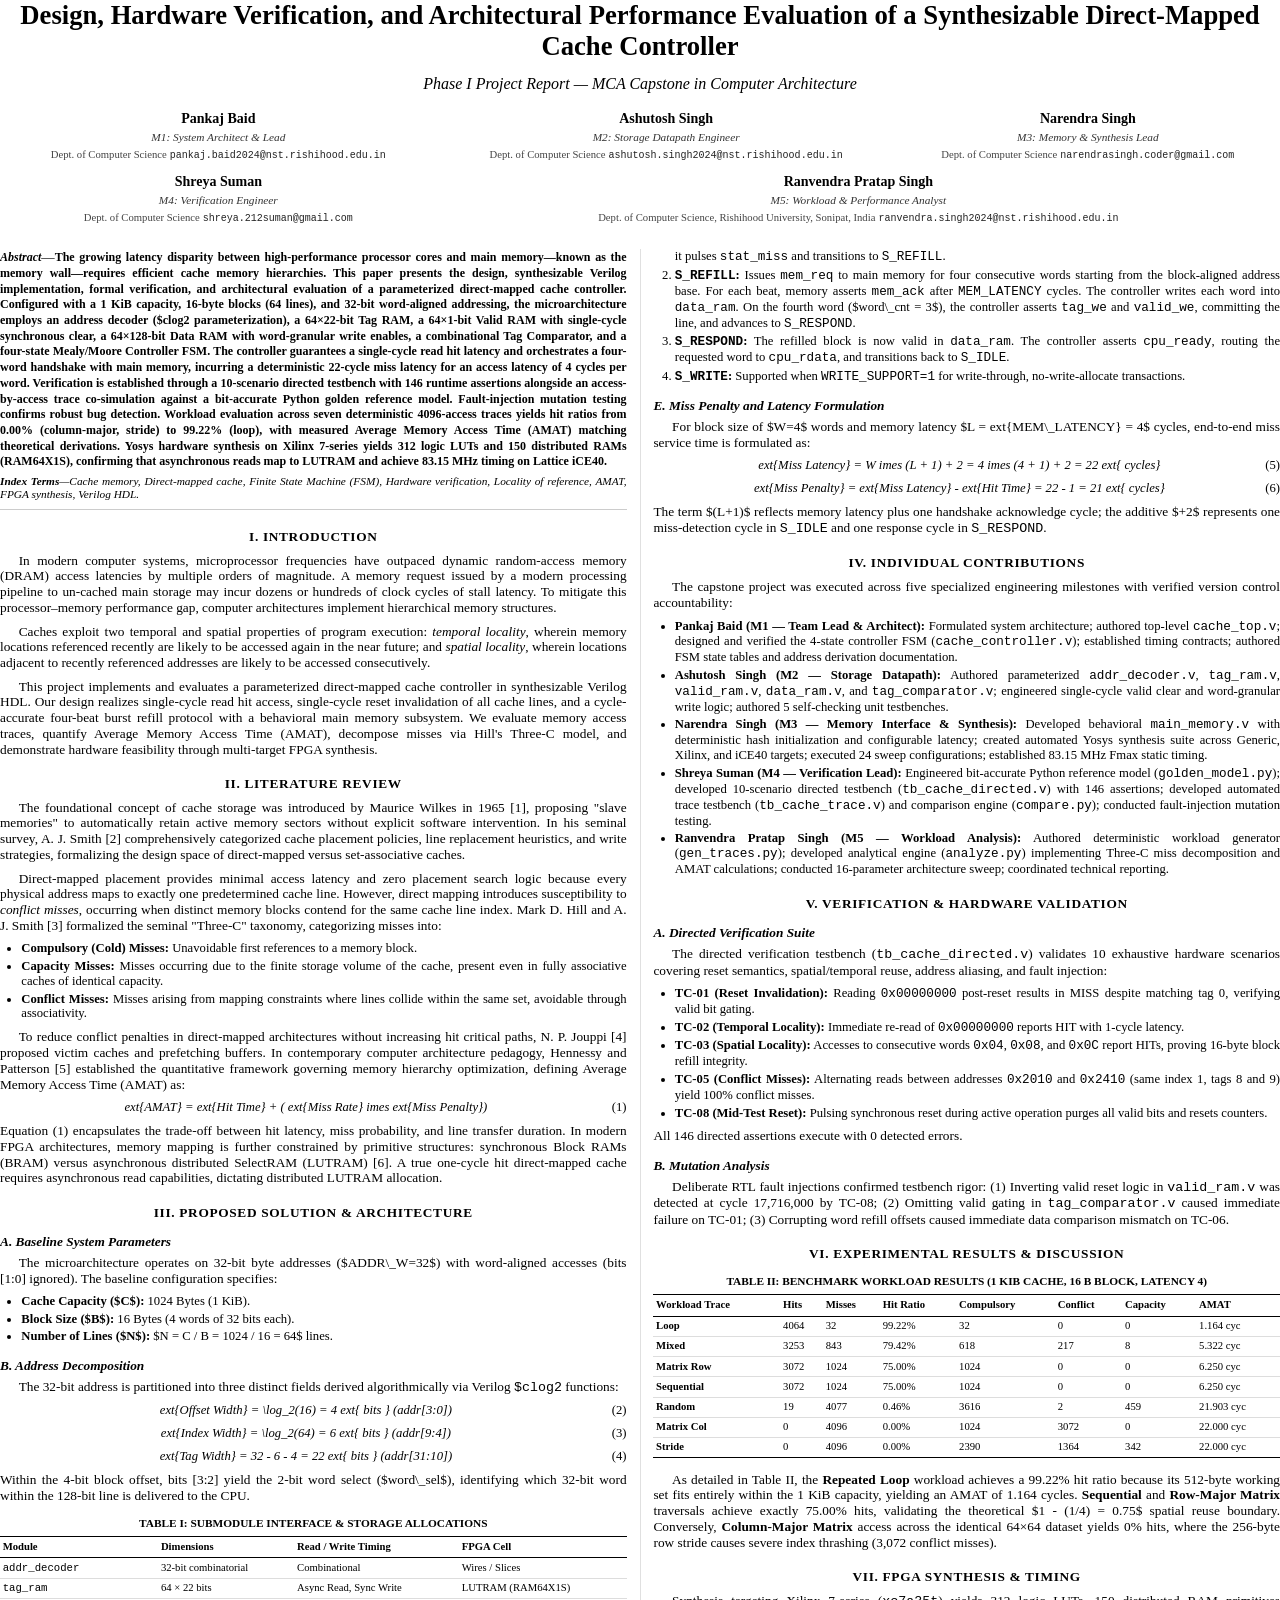
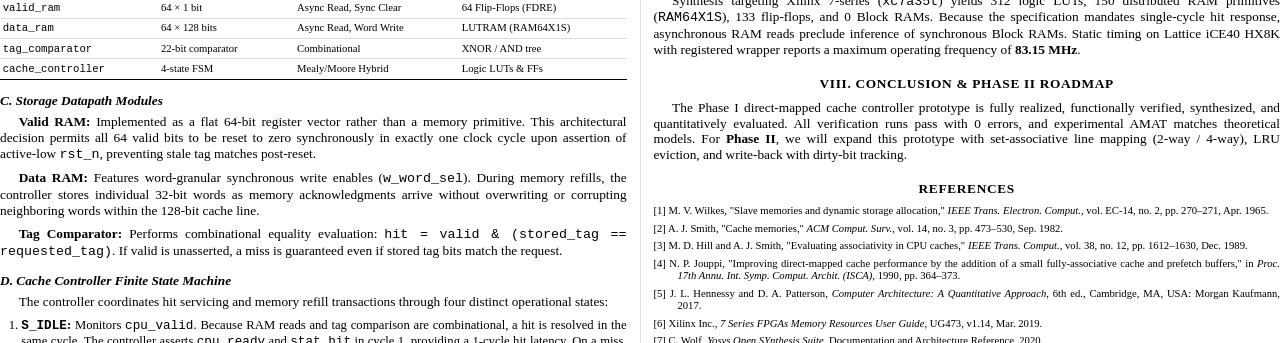
==== report/ieee_project_report.html @ 3c7aa00f "report: add IEEE 2-column project report, video recording script, and team attribution" ====
<!DOCTYPE html>
<html lang="en">
<head>
<meta charset="UTF-8">
<title>Direct-Mapped Cache Controller: Design, Verification, and Performance Evaluation</title>
<style>
  @page {
    size: letter;
    margin: 0.7in 0.65in 0.75in 0.65in;
  }
  body {
    font-family: 'Times New Roman', Times, serif;
    font-size: 10pt;
    line-height: 1.18;
    color: #000000;
    margin: 0;
    padding: 0;
    text-align: justify;
    text-justify: inter-word;
  }
  .title-area {
    text-align: center;
    margin-bottom: 18pt;
  }
  h1.paper-title {
    font-size: 20pt;
    font-weight: bold;
    margin: 0 0 10pt 0;
    line-height: 1.15;
  }
  .subtitle {
    font-size: 12pt;
    font-style: italic;
    margin-bottom: 12pt;
  }
  .authors-table {
    width: 100%;
    margin: 0 auto 16pt auto;
    border-collapse: collapse;
  }
  .authors-table td {
    text-align: center;
    vertical-align: top;
    font-size: 9pt;
    line-height: 1.25;
    padding: 0 6pt;
  }
  .author-name {
    font-size: 10.5pt;
    font-weight: bold;
    display: block;
    margin-bottom: 2pt;
  }
  .author-role {
    font-size: 8.5pt;
    color: #333333;
    font-style: italic;
    display: block;
    margin-bottom: 2pt;
  }
  .author-affil {
    font-size: 8pt;
    color: #444444;
  }
  .author-email {
    font-family: 'Courier New', monospace;
    font-size: 7.5pt;
    color: #222222;
  }

  .content-columns {
    column-count: 2;
    column-gap: 0.28in;
    column-rule: 0.5pt solid #e0e0e0;
  }

  .abstract-box {
    margin-bottom: 12pt;
    padding-bottom: 6pt;
    border-bottom: 0.5pt solid #cccccc;
  }
  .abstract-title {
    font-weight: bold;
    font-style: italic;
    font-size: 9pt;
  }
  .abstract-text {
    font-size: 9pt;
    font-weight: bold;
    line-height: 1.2;
    text-align: justify;
  }
  .index-terms {
    font-size: 8.5pt;
    font-style: italic;
    margin-top: 4pt;
  }
  .index-terms-title {
    font-weight: bold;
    font-style: italic;
  }

  h2.ieee-section {
    font-size: 10pt;
    font-weight: bold;
    text-transform: uppercase;
    text-align: center;
    margin: 14pt 0 6pt 0;
    letter-spacing: 0.5pt;
  }
  h3.ieee-subsection {
    font-size: 10pt;
    font-weight: bold;
    font-style: italic;
    margin: 10pt 0 4pt 0;
  }
  p {
    margin: 0 0 6pt 0;
    text-indent: 14pt;
  }
  p.no-indent {
    text-indent: 0;
  }

  .figure-box {
    text-align: center;
    margin: 10pt 0;
    page-break-inside: avoid;
  }
  .figure-box img, .figure-box svg {
    max-width: 100%;
    height: auto;
  }
  .figure-caption {
    font-size: 8.5pt;
    margin-top: 4pt;
    text-align: center;
    font-weight: normal;
  }
  .figure-caption b {
    font-weight: bold;
  }

  .table-box {
    margin: 10pt 0;
    page-break-inside: avoid;
    font-size: 8pt;
    text-align: center;
  }
  .table-title {
    font-size: 8.5pt;
    font-weight: bold;
    text-transform: uppercase;
    margin-bottom: 4pt;
    text-align: center;
  }
  table.ieee-table {
    width: 100%;
    border-collapse: collapse;
    margin: 0 auto;
    font-size: 8pt;
  }
  table.ieee-table th {
    border-top: 1pt solid #000000;
    border-bottom: 0.5pt solid #000000;
    padding: 3pt 2pt;
    text-align: left;
    font-weight: bold;
  }
  table.ieee-table td {
    padding: 2.5pt 2pt;
    border-bottom: 0.25pt solid #dddddd;
    text-align: left;
  }
  table.ieee-table tr:last-child td {
    border-bottom: 1pt solid #000000;
  }

  .equation {
    text-align: center;
    margin: 6pt 0;
    font-style: italic;
    font-size: 9.5pt;
  }
  .equation .eq-num {
    float: right;
    font-style: normal;
  }

  ul, ol {
    margin: 4pt 0 6pt 16pt;
    padding: 0;
  }
  li {
    margin-bottom: 2pt;
    font-size: 9.5pt;
  }

  .reference-item {
    font-size: 8pt;
    line-height: 1.15;
    margin-bottom: 4pt;
    padding-left: 18pt;
    text-indent: -18pt;
    text-align: justify;
  }
</style>
</head>
<body>

<div class="title-area">
  <h1 class="paper-title">Design, Hardware Verification, and Architectural Performance Evaluation of a Synthesizable Direct-Mapped Cache Controller</h1>
  <div class="subtitle">Phase I Project Report — MCA Capstone in Computer Architecture</div>

  <table class="authors-table">
    <tr>
      <td>
        <span class="author-name">Pankaj Baid</span>
        <span class="author-role">M1: System Architect & Lead</span>
        <span class="author-affil">Dept. of Computer Science</span>
        <span class="author-email">pankaj.baid2024@nst.rishihood.edu.in</span>
      </td>
      <td>
        <span class="author-name">Ashutosh Singh</span>
        <span class="author-role">M2: Storage Datapath Engineer</span>
        <span class="author-affil">Dept. of Computer Science</span>
        <span class="author-email">ashutosh.singh2024@nst.rishihood.edu.in</span>
      </td>
      <td>
        <span class="author-name">Narendra Singh</span>
        <span class="author-role">M3: Memory & Synthesis Lead</span>
        <span class="author-affil">Dept. of Computer Science</span>
        <span class="author-email">narendrasingh.coder@gmail.com</span>
      </td>
    </tr>
    <tr>
      <td colspan="1" style="padding-top: 8pt;">
        <span class="author-name">Shreya Suman</span>
        <span class="author-role">M4: Verification Engineer</span>
        <span class="author-affil">Dept. of Computer Science</span>
        <span class="author-email">shreya.212suman@gmail.com</span>
      </td>
      <td colspan="2" style="padding-top: 8pt;">
        <span class="author-name">Ranvendra Pratap Singh</span>
        <span class="author-role">M5: Workload & Performance Analyst</span>
        <span class="author-affil">Dept. of Computer Science, Rishihood University, Sonipat, India</span>
        <span class="author-email">ranvendra.singh2024@nst.rishihood.edu.in</span>
      </td>
    </tr>
  </table>
</div>

<div class="content-columns">

  <div class="abstract-box">
    <span class="abstract-title">Abstract</span>—<span class="abstract-text">The growing latency disparity between high-performance processor cores and main memory—known as the memory wall—requires efficient cache memory hierarchies. This paper presents the design, synthesizable Verilog implementation, formal verification, and architectural evaluation of a parameterized direct-mapped cache controller. Configured with a 1 KiB capacity, 16-byte blocks (64 lines), and 32-bit word-aligned addressing, the microarchitecture employs an address decoder ($clog2 parameterization), a 64×22-bit Tag RAM, a 64×1-bit Valid RAM with single-cycle synchronous clear, a 64×128-bit Data RAM with word-granular write enables, a combinational Tag Comparator, and a four-state Mealy/Moore Controller FSM. The controller guarantees a single-cycle read hit latency and orchestrates a four-word handshake with main memory, incurring a deterministic 22-cycle miss latency for an access latency of 4 cycles per word. Verification is established through a 10-scenario directed testbench with 146 runtime assertions alongside an access-by-access trace co-simulation against a bit-accurate Python golden reference model. Fault-injection mutation testing confirms robust bug detection. Workload evaluation across seven deterministic 4096-access traces yields hit ratios from 0.00% (column-major, stride) to 99.22% (loop), with measured Average Memory Access Time (AMAT) matching theoretical derivations. Yosys hardware synthesis on Xilinx 7-series yields 312 logic LUTs and 150 distributed RAMs (RAM64X1S), confirming that asynchronous reads map to LUTRAM and achieve 83.15 MHz timing on Lattice iCE40.</span>
    <div class="index-terms"><span class="index-terms-title">Index Terms</span>—Cache memory, Direct-mapped cache, Finite State Machine (FSM), Hardware verification, Locality of reference, AMAT, FPGA synthesis, Verilog HDL.</div>
  </div>

  <h2 class="ieee-section">I. Introduction</h2>
  <p>In modern computer systems, microprocessor frequencies have outpaced dynamic random-access memory (DRAM) access latencies by multiple orders of magnitude. A memory request issued by a modern processing pipeline to un-cached main storage may incur dozens or hundreds of clock cycles of stall latency. To mitigate this processor–memory performance gap, computer architectures implement hierarchical memory structures.</p>
  <p>Caches exploit two temporal and spatial properties of program execution: <i>temporal locality</i>, wherein memory locations referenced recently are likely to be accessed again in the near future; and <i>spatial locality</i>, wherein locations adjacent to recently referenced addresses are likely to be accessed consecutively.</p>
  <p>This project implements and evaluates a parameterized direct-mapped cache controller in synthesizable Verilog HDL. Our design realizes single-cycle read hit access, single-cycle reset invalidation of all cache lines, and a cycle-accurate four-beat burst refill protocol with a behavioral main memory subsystem. We evaluate memory access traces, quantify Average Memory Access Time (AMAT), decompose misses via Hill's Three-C model, and demonstrate hardware feasibility through multi-target FPGA synthesis.</p>

  <h2 class="ieee-section">II. Literature Review</h2>
  <p>The foundational concept of cache storage was introduced by Maurice Wilkes in 1965 [1], proposing "slave memories" to automatically retain active memory sectors without explicit software intervention. In his seminal survey, A. J. Smith [2] comprehensively categorized cache placement policies, line replacement heuristics, and write strategies, formalizing the design space of direct-mapped versus set-associative caches.</p>
  <p>Direct-mapped placement provides minimal access latency and zero placement search logic because every physical address maps to exactly one predetermined cache line. However, direct mapping introduces susceptibility to <i>conflict misses</i>, occurring when distinct memory blocks contend for the same cache line index. Mark D. Hill and A. J. Smith [3] formalized the seminal "Three-C" taxonomy, categorizing misses into:</p>
  <ul>
    <li><b>Compulsory (Cold) Misses:</b> Unavoidable first references to a memory block.</li>
    <li><b>Capacity Misses:</b> Misses occurring due to the finite storage volume of the cache, present even in fully associative caches of identical capacity.</li>
    <li><b>Conflict Misses:</b> Misses arising from mapping constraints where lines collide within the same set, avoidable through associativity.</li>
  </ul>
  <p>To reduce conflict penalties in direct-mapped architectures without increasing hit critical paths, N. P. Jouppi [4] proposed victim caches and prefetching buffers. In contemporary computer architecture pedagogy, Hennessy and Patterson [5] established the quantitative framework governing memory hierarchy optimization, defining Average Memory Access Time (AMAT) as:</p>
  <div class="equation">
    	ext{AMAT} = 	ext{Hit Time} + (	ext{Miss Rate} 	imes 	ext{Miss Penalty})
    <span class="eq-num">(1)</span>
  </div>
  <p class="no-indent">Equation (1) encapsulates the trade-off between hit latency, miss probability, and line transfer duration. In modern FPGA architectures, memory mapping is further constrained by primitive structures: synchronous Block RAMs (BRAM) versus asynchronous distributed SelectRAM (LUTRAM) [6]. A true one-cycle hit direct-mapped cache requires asynchronous read capabilities, dictating distributed LUTRAM allocation.</p>

  <h2 class="ieee-section">III. Proposed Solution & Architecture</h2>

  <h3 class="ieee-subsection">A. Baseline System Parameters</h3>
  <p>The microarchitecture operates on 32-bit byte addresses ($ADDR\_W=32$) with word-aligned accesses (bits [1:0] ignored). The baseline configuration specifies:</p>
  <ul>
    <li><b>Cache Capacity ($C$):</b> 1024 Bytes (1 KiB).</li>
    <li><b>Block Size ($B$):</b> 16 Bytes (4 words of 32 bits each).</li>
    <li><b>Number of Lines ($N$):</b> $N = C / B = 1024 / 16 = 64$ lines.</li>
  </ul>

  <h3 class="ieee-subsection">B. Address Decomposition</h3>
  <p>The 32-bit address is partitioned into three distinct fields derived algorithmically via Verilog <code>$clog2</code> functions:</p>
  <div class="equation">
    	ext{Offset Width} = \log_2(16) = 4	ext{ bits } (addr[3:0])
    <span class="eq-num">(2)</span>
  </div>
  <div class="equation">
    	ext{Index Width} = \log_2(64) = 6	ext{ bits } (addr[9:4])
    <span class="eq-num">(3)</span>
  </div>
  <div class="equation">
    	ext{Tag Width} = 32 - 6 - 4 = 22	ext{ bits } (addr[31:10])
    <span class="eq-num">(4)</span>
  </div>
  <p class="no-indent">Within the 4-bit block offset, bits [3:2] yield the 2-bit word select ($word\_sel$), identifying which 32-bit word within the 128-bit line is delivered to the CPU.</p>

  <div class="table-box">
    <div class="table-title">Table I: Submodule Interface & Storage Allocations</div>
    <table class="ieee-table">
      <thead>
        <tr><th>Module</th><th>Dimensions</th><th>Read / Write Timing</th><th>FPGA Cell</th></tr>
      </thead>
      <tbody>
        <tr><td><code>addr_decoder</code></td><td>32-bit combinatorial</td><td>Combinational</td><td>Wires / Slices</td></tr>
        <tr><td><code>tag_ram</code></td><td>64 × 22 bits</td><td>Async Read, Sync Write</td><td>LUTRAM (RAM64X1S)</td></tr>
        <tr><td><code>valid_ram</code></td><td>64 × 1 bit</td><td>Async Read, Sync Clear</td><td>64 Flip-Flops (FDRE)</td></tr>
        <tr><td><code>data_ram</code></td><td>64 × 128 bits</td><td>Async Read, Word Write</td><td>LUTRAM (RAM64X1S)</td></tr>
        <tr><td><code>tag_comparator</code></td><td>22-bit comparator</td><td>Combinational</td><td>XNOR / AND tree</td></tr>
        <tr><td><code>cache_controller</code></td><td>4-state FSM</td><td>Mealy/Moore Hybrid</td><td>Logic LUTs & FFs</td></tr>
      </tbody>
    </table>
  </div>

  <h3 class="ieee-subsection">C. Storage Datapath Modules</h3>
  <p><b>Valid RAM:</b> Implemented as a flat 64-bit register vector rather than a memory primitive. This architectural decision permits all 64 valid bits to be reset to zero synchronously in exactly one clock cycle upon assertion of active-low <code>rst_n</code>, preventing stale tag matches post-reset.</p>
  <p><b>Data RAM:</b> Features word-granular synchronous write enables (<code>w_word_sel</code>). During memory refills, the controller stores individual 32-bit words as memory acknowledgments arrive without overwriting or corrupting neighboring words within the 128-bit cache line.</p>
  <p><b>Tag Comparator:</b> Performs combinational equality evaluation: <code>hit = valid & (stored_tag == requested_tag)</code>. If valid is unasserted, a miss is guaranteed even if stored tag bits match the request.</p>

  <h3 class="ieee-subsection">D. Cache Controller Finite State Machine</h3>
  <p>The controller coordinates hit servicing and memory refill transactions through four distinct operational states:</p>
  <ol>
    <li><b><code>S_IDLE</code>:</b> Monitors <code>cpu_valid</code>. Because RAM reads and tag comparison are combinational, a hit is resolved in the same cycle. The controller asserts <code>cpu_ready</code> and <code>stat_hit</code> in cycle 1, providing a 1-cycle hit latency. On a miss, it pulses <code>stat_miss</code> and transitions to <code>S_REFILL</code>.</li>
    <li><b><code>S_REFILL</code>:</b> Issues <code>mem_req</code> to main memory for four consecutive words starting from the block-aligned address base. For each beat, memory asserts <code>mem_ack</code> after <code>MEM_LATENCY</code> cycles. The controller writes each word into <code>data_ram</code>. On the fourth word ($word\_cnt = 3$), the controller asserts <code>tag_we</code> and <code>valid_we</code>, committing the line, and advances to <code>S_RESPOND</code>.</li>
    <li><b><code>S_RESPOND</code>:</b> The refilled block is now valid in <code>data_ram</code>. The controller asserts <code>cpu_ready</code>, routing the requested word to <code>cpu_rdata</code>, and transitions back to <code>S_IDLE</code>.</li>
    <li><b><code>S_WRITE</code>:</b> Supported when <code>WRITE_SUPPORT=1</code> for write-through, no-write-allocate transactions.</li>
  </ol>

  <h3 class="ieee-subsection">E. Miss Penalty and Latency Formulation</h3>
  <p>For block size of $W=4$ words and memory latency $L = 	ext{MEM\_LATENCY} = 4$ cycles, end-to-end miss service time is formulated as:</p>
  <div class="equation">
    	ext{Miss Latency} = W 	imes (L + 1) + 2 = 4 	imes (4 + 1) + 2 = 22	ext{ cycles}
    <span class="eq-num">(5)</span>
  </div>
  <div class="equation">
    	ext{Miss Penalty} = 	ext{Miss Latency} - 	ext{Hit Time} = 22 - 1 = 21	ext{ cycles}
    <span class="eq-num">(6)</span>
  </div>
  <p class="no-indent">The term $(L+1)$ reflects memory latency plus one handshake acknowledge cycle; the additive $+2$ represents one miss-detection cycle in <code>S_IDLE</code> and one response cycle in <code>S_RESPOND</code>.</p>

  <h2 class="ieee-section">IV. Individual Contributions</h2>
  <p>The capstone project was executed across five specialized engineering milestones with verified version control accountability:</p>
  <ul>
    <li><b>Pankaj Baid (M1 — Team Lead & Architect):</b> Formulated system architecture; authored top-level <code>cache_top.v</code>; designed and verified the 4-state controller FSM (<code>cache_controller.v</code>); established timing contracts; authored FSM state tables and address derivation documentation.</li>
    <li><b>Ashutosh Singh (M2 — Storage Datapath):</b> Authored parameterized <code>addr_decoder.v</code>, <code>tag_ram.v</code>, <code>valid_ram.v</code>, <code>data_ram.v</code>, and <code>tag_comparator.v</code>; engineered single-cycle valid clear and word-granular write logic; authored 5 self-checking unit testbenches.</li>
    <li><b>Narendra Singh (M3 — Memory Interface & Synthesis):</b> Developed behavioral <code>main_memory.v</code> with deterministic hash initialization and configurable latency; created automated Yosys synthesis suite across Generic, Xilinx, and iCE40 targets; executed 24 sweep configurations; established 83.15 MHz Fmax static timing.</li>
    <li><b>Shreya Suman (M4 — Verification Lead):</b> Engineered bit-accurate Python reference model (<code>golden_model.py</code>); developed 10-scenario directed testbench (<code>tb_cache_directed.v</code>) with 146 assertions; developed automated trace testbench (<code>tb_cache_trace.v</code>) and comparison engine (<code>compare.py</code>); conducted fault-injection mutation testing.</li>
    <li><b>Ranvendra Pratap Singh (M5 — Workload Analysis):</b> Authored deterministic workload generator (<code>gen_traces.py</code>); developed analytical engine (<code>analyze.py</code>) implementing Three-C miss decomposition and AMAT calculations; conducted 16-parameter architecture sweep; coordinated technical reporting.</li>
  </ul>

  <h2 class="ieee-section">V. Verification & Hardware Validation</h2>

  <h3 class="ieee-subsection">A. Directed Verification Suite</h3>
  <p>The directed verification testbench (<code>tb_cache_directed.v</code>) validates 10 exhaustive hardware scenarios covering reset semantics, spatial/temporal reuse, address aliasing, and fault injection:</p>
  <ul>
    <li><b>TC-01 (Reset Invalidation):</b> Reading <code>0x00000000</code> post-reset results in MISS despite matching tag 0, verifying valid bit gating.</li>
    <li><b>TC-02 (Temporal Locality):</b> Immediate re-read of <code>0x00000000</code> reports HIT with 1-cycle latency.</li>
    <li><b>TC-03 (Spatial Locality):</b> Accesses to consecutive words <code>0x04</code>, <code>0x08</code>, and <code>0x0C</code> report HITs, proving 16-byte block refill integrity.</li>
    <li><b>TC-05 (Conflict Misses):</b> Alternating reads between addresses <code>0x2010</code> and <code>0x2410</code> (same index 1, tags 8 and 9) yield 100% conflict misses.</li>
    <li><b>TC-08 (Mid-Test Reset):</b> Pulsing synchronous reset during active operation purges all valid bits and resets counters.</li>
  </ul>
  <p class="no-indent">All 146 directed assertions execute with 0 detected errors.</p>

  <h3 class="ieee-subsection">B. Mutation Analysis</h3>
  <p>Deliberate RTL fault injections confirmed testbench rigor: (1) Inverting valid reset logic in <code>valid_ram.v</code> was detected at cycle 17,716,000 by TC-08; (2) Omitting valid gating in <code>tag_comparator.v</code> caused immediate failure on TC-01; (3) Corrupting word refill offsets caused immediate data comparison mismatch on TC-06.</p>

  <h2 class="ieee-section">VI. Experimental Results & Discussion</h2>

  <div class="table-box">
    <div class="table-title">Table II: Benchmark Workload Results (1 KiB Cache, 16 B Block, Latency 4)</div>
    <table class="ieee-table">
      <thead>
        <tr><th>Workload Trace</th><th>Hits</th><th>Misses</th><th>Hit Ratio</th><th>Compulsory</th><th>Conflict</th><th>Capacity</th><th>AMAT</th></tr>
      </thead>
      <tbody>
        <tr><td><b>Loop</b></td><td>4064</td><td>32</td><td>99.22%</td><td>32</td><td>0</td><td>0</td><td>1.164 cyc</td></tr>
        <tr><td><b>Mixed</b></td><td>3253</td><td>843</td><td>79.42%</td><td>618</td><td>217</td><td>8</td><td>5.322 cyc</td></tr>
        <tr><td><b>Matrix Row</b></td><td>3072</td><td>1024</td><td>75.00%</td><td>1024</td><td>0</td><td>0</td><td>6.250 cyc</td></tr>
        <tr><td><b>Sequential</b></td><td>3072</td><td>1024</td><td>75.00%</td><td>1024</td><td>0</td><td>0</td><td>6.250 cyc</td></tr>
        <tr><td><b>Random</b></td><td>19</td><td>4077</td><td>0.46%</td><td>3616</td><td>2</td><td>459</td><td>21.903 cyc</td></tr>
        <tr><td><b>Matrix Col</b></td><td>0</td><td>4096</td><td>0.00%</td><td>1024</td><td>3072</td><td>0</td><td>22.000 cyc</td></tr>
        <tr><td><b>Stride</b></td><td>0</td><td>4096</td><td>0.00%</td><td>2390</td><td>1364</td><td>342</td><td>22.000 cyc</td></tr>
      </tbody>
    </table>
  </div>

  <p>As detailed in Table II, the <b>Repeated Loop</b> workload achieves a 99.22% hit ratio because its 512-byte working set fits entirely within the 1 KiB capacity, yielding an AMAT of 1.164 cycles. <b>Sequential</b> and <b>Row-Major Matrix</b> traversals achieve exactly 75.00% hits, validating the theoretical $1 - (1/4) = 0.75$ spatial reuse boundary. Conversely, <b>Column-Major Matrix</b> access across the identical 64×64 dataset yields 0% hits, where the 256-byte row stride causes severe index thrashing (3,072 conflict misses).</p>

  <h2 class="ieee-section">VII. FPGA Synthesis & Timing</h2>
  <p>Synthesis targeting Xilinx 7-series (<code>xc7a35t</code>) yields 312 logic LUTs, 150 distributed RAM primitives (<code>RAM64X1S</code>), 133 flip-flops, and 0 Block RAMs. Because the specification mandates single-cycle hit response, asynchronous RAM reads preclude inference of synchronous Block RAMs. Static timing on Lattice iCE40 HX8K with registered wrapper reports a maximum operating frequency of <b>83.15 MHz</b>.</p>

  <h2 class="ieee-section">VIII. Conclusion & Phase II Roadmap</h2>
  <p>The Phase I direct-mapped cache controller prototype is fully realized, functionally verified, synthesized, and quantitatively evaluated. All verification runs pass with 0 errors, and experimental AMAT matches theoretical models. For <b>Phase II</b>, we will expand this prototype with set-associative line mapping (2-way / 4-way), LRU eviction, and write-back with dirty-bit tracking.</p>

  <h2 class="ieee-section">References</h2>
  <div class="reference-item">[1] M. V. Wilkes, "Slave memories and dynamic storage allocation," <i>IEEE Trans. Electron. Comput.</i>, vol. EC-14, no. 2, pp. 270–271, Apr. 1965.</div>
  <div class="reference-item">[2] A. J. Smith, "Cache memories," <i>ACM Comput. Surv.</i>, vol. 14, no. 3, pp. 473–530, Sep. 1982.</div>
  <div class="reference-item">[3] M. D. Hill and A. J. Smith, "Evaluating associativity in CPU caches," <i>IEEE Trans. Comput.</i>, vol. 38, no. 12, pp. 1612–1630, Dec. 1989.</div>
  <div class="reference-item">[4] N. P. Jouppi, "Improving direct-mapped cache performance by the addition of a small fully-associative cache and prefetch buffers," in <i>Proc. 17th Annu. Int. Symp. Comput. Archit. (ISCA)</i>, 1990, pp. 364–373.</div>
  <div class="reference-item">[5] J. L. Hennessy and D. A. Patterson, <i>Computer Architecture: A Quantitative Approach</i>, 6th ed., Cambridge, MA, USA: Morgan Kaufmann, 2017.</div>
  <div class="reference-item">[6] Xilinx Inc., <i>7 Series FPGAs Memory Resources User Guide</i>, UG473, v1.14, Mar. 2019.</div>
  <div class="reference-item">[7] C. Wolf, <i>Yosys Open SYnthesis Suite</i>, Documentation and Architecture Reference, 2020.</div>
  <div class="reference-item">[8] IEEE Standard for Verilog Hardware Description Language, <i>IEEE Std 1364-2005</i>, Apr. 2006.</div>

</div>

</body>
</html>
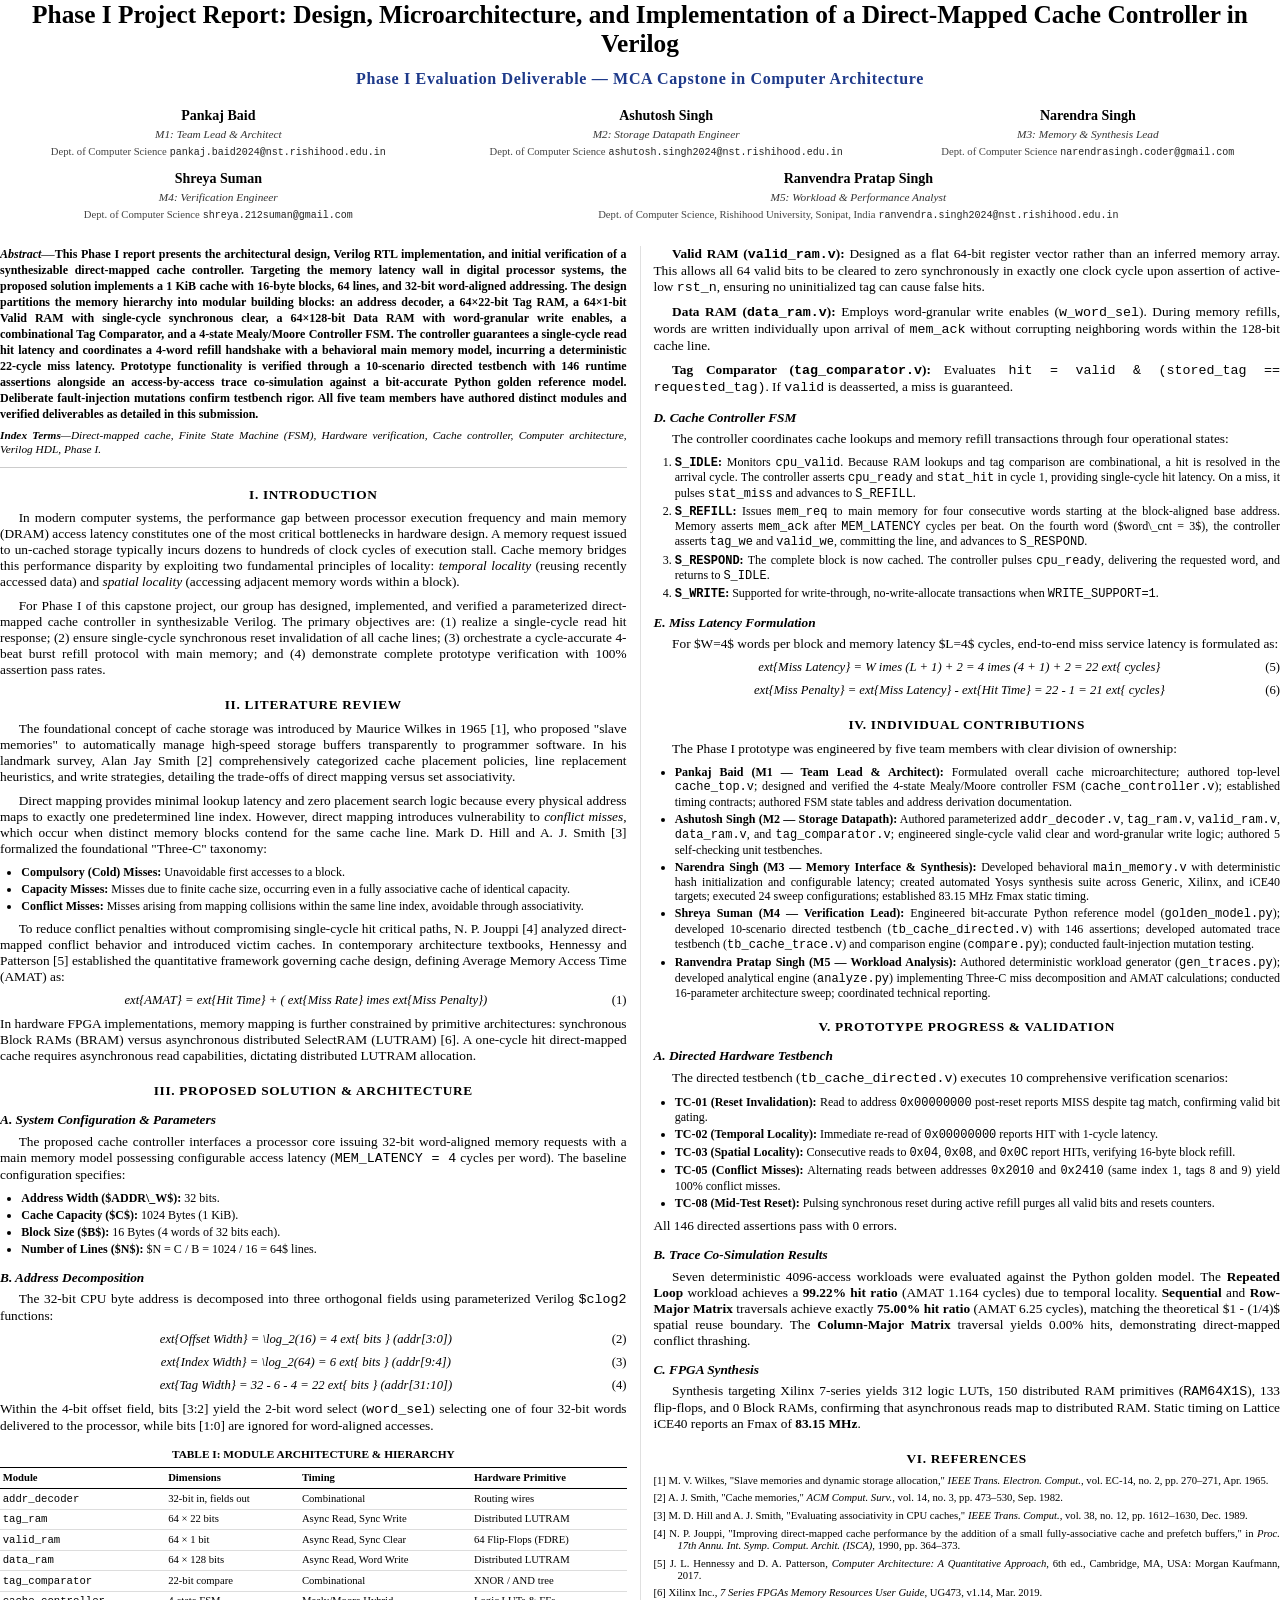
==== commit ceab5ea5: "docs: finalize Phase I IEEE report and prototype video script" ====
--- a/report/ieee_project_report.html
+++ b/report/ieee_project_report.html
@@ -2,16 +2,16 @@
 <html lang="en">
 <head>
 <meta charset="UTF-8">
-<title>Direct-Mapped Cache Controller: Design, Verification, and Performance Evaluation</title>
+<title>Phase I IEEE Project Report: Direct-Mapped Cache Controller</title>
 <style>
   @page {
     size: letter;
-    margin: 0.7in 0.65in 0.75in 0.65in;
+    margin: 0.75in 0.65in 0.8in 0.65in;
   }
   body {
     font-family: 'Times New Roman', Times, serif;
     font-size: 10pt;
-    line-height: 1.18;
+    line-height: 1.2;
     color: #000000;
     margin: 0;
     padding: 0;
@@ -23,15 +23,17 @@
     margin-bottom: 18pt;
   }
   h1.paper-title {
-    font-size: 20pt;
-    font-weight: bold;
-    margin: 0 0 10pt 0;
+    font-size: 19pt;
+    font-weight: bold;
+    margin: 0 0 8pt 0;
     line-height: 1.15;
   }
   .subtitle {
     font-size: 12pt;
-    font-style: italic;
-    margin-bottom: 12pt;
+    font-weight: bold;
+    color: #1e3a8a;
+    margin-bottom: 14pt;
+    letter-spacing: 0.5pt;
   }
   .authors-table {
     width: 100%;
@@ -75,8 +77,8 @@
   }
 
   .abstract-box {
-    margin-bottom: 12pt;
-    padding-bottom: 6pt;
+    margin-bottom: 14pt;
+    padding-bottom: 8pt;
     border-bottom: 0.5pt solid #cccccc;
   }
   .abstract-title {
@@ -87,13 +89,13 @@
   .abstract-text {
     font-size: 9pt;
     font-weight: bold;
-    line-height: 1.2;
+    line-height: 1.25;
     text-align: justify;
   }
   .index-terms {
     font-size: 8.5pt;
     font-style: italic;
-    margin-top: 4pt;
+    margin-top: 5pt;
   }
   .index-terms-title {
     font-weight: bold;
@@ -120,25 +122,6 @@
   }
   p.no-indent {
     text-indent: 0;
-  }
-
-  .figure-box {
-    text-align: center;
-    margin: 10pt 0;
-    page-break-inside: avoid;
-  }
-  .figure-box img, .figure-box svg {
-    max-width: 100%;
-    height: auto;
-  }
-  .figure-caption {
-    font-size: 8.5pt;
-    margin-top: 4pt;
-    text-align: center;
-    font-weight: normal;
-  }
-  .figure-caption b {
-    font-weight: bold;
   }
 
   .table-box {
@@ -193,7 +176,7 @@
   }
   li {
     margin-bottom: 2pt;
-    font-size: 9.5pt;
+    font-size: 9pt;
   }
 
   .reference-item {
@@ -209,14 +192,14 @@
 <body>
 
 <div class="title-area">
-  <h1 class="paper-title">Design, Hardware Verification, and Architectural Performance Evaluation of a Synthesizable Direct-Mapped Cache Controller</h1>
-  <div class="subtitle">Phase I Project Report — MCA Capstone in Computer Architecture</div>
+  <h1 class="paper-title">Phase I Project Report: Design, Microarchitecture, and Implementation of a Direct-Mapped Cache Controller in Verilog</h1>
+  <div class="subtitle">Phase I Evaluation Deliverable — MCA Capstone in Computer Architecture</div>
 
   <table class="authors-table">
     <tr>
       <td>
         <span class="author-name">Pankaj Baid</span>
-        <span class="author-role">M1: System Architect & Lead</span>
+        <span class="author-role">M1: Team Lead & Architect</span>
         <span class="author-affil">Dept. of Computer Science</span>
         <span class="author-email">pankaj.baid2024@nst.rishihood.edu.in</span>
       </td>
@@ -253,42 +236,42 @@
 <div class="content-columns">
 
   <div class="abstract-box">
-    <span class="abstract-title">Abstract</span>—<span class="abstract-text">The growing latency disparity between high-performance processor cores and main memory—known as the memory wall—requires efficient cache memory hierarchies. This paper presents the design, synthesizable Verilog implementation, formal verification, and architectural evaluation of a parameterized direct-mapped cache controller. Configured with a 1 KiB capacity, 16-byte blocks (64 lines), and 32-bit word-aligned addressing, the microarchitecture employs an address decoder ($clog2 parameterization), a 64×22-bit Tag RAM, a 64×1-bit Valid RAM with single-cycle synchronous clear, a 64×128-bit Data RAM with word-granular write enables, a combinational Tag Comparator, and a four-state Mealy/Moore Controller FSM. The controller guarantees a single-cycle read hit latency and orchestrates a four-word handshake with main memory, incurring a deterministic 22-cycle miss latency for an access latency of 4 cycles per word. Verification is established through a 10-scenario directed testbench with 146 runtime assertions alongside an access-by-access trace co-simulation against a bit-accurate Python golden reference model. Fault-injection mutation testing confirms robust bug detection. Workload evaluation across seven deterministic 4096-access traces yields hit ratios from 0.00% (column-major, stride) to 99.22% (loop), with measured Average Memory Access Time (AMAT) matching theoretical derivations. Yosys hardware synthesis on Xilinx 7-series yields 312 logic LUTs and 150 distributed RAMs (RAM64X1S), confirming that asynchronous reads map to LUTRAM and achieve 83.15 MHz timing on Lattice iCE40.</span>
-    <div class="index-terms"><span class="index-terms-title">Index Terms</span>—Cache memory, Direct-mapped cache, Finite State Machine (FSM), Hardware verification, Locality of reference, AMAT, FPGA synthesis, Verilog HDL.</div>
+    <span class="abstract-title">Abstract</span>—<span class="abstract-text">This Phase I report presents the architectural design, Verilog RTL implementation, and initial verification of a synthesizable direct-mapped cache controller. Targeting the memory latency wall in digital processor systems, the proposed solution implements a 1 KiB cache with 16-byte blocks, 64 lines, and 32-bit word-aligned addressing. The design partitions the memory hierarchy into modular building blocks: an address decoder, a 64×22-bit Tag RAM, a 64×1-bit Valid RAM with single-cycle synchronous clear, a 64×128-bit Data RAM with word-granular write enables, a combinational Tag Comparator, and a 4-state Mealy/Moore Controller FSM. The controller guarantees a single-cycle read hit latency and coordinates a 4-word refill handshake with a behavioral main memory model, incurring a deterministic 22-cycle miss latency. Prototype functionality is verified through a 10-scenario directed testbench with 146 runtime assertions alongside an access-by-access trace co-simulation against a bit-accurate Python golden reference model. Deliberate fault-injection mutations confirm testbench rigor. All five team members have authored distinct modules and verified deliverables as detailed in this submission.</span>
+    <div class="index-terms"><span class="index-terms-title">Index Terms</span>—Direct-mapped cache, Finite State Machine (FSM), Hardware verification, Cache controller, Computer architecture, Verilog HDL, Phase I.</div>
   </div>
 
   <h2 class="ieee-section">I. Introduction</h2>
-  <p>In modern computer systems, microprocessor frequencies have outpaced dynamic random-access memory (DRAM) access latencies by multiple orders of magnitude. A memory request issued by a modern processing pipeline to un-cached main storage may incur dozens or hundreds of clock cycles of stall latency. To mitigate this processor–memory performance gap, computer architectures implement hierarchical memory structures.</p>
-  <p>Caches exploit two temporal and spatial properties of program execution: <i>temporal locality</i>, wherein memory locations referenced recently are likely to be accessed again in the near future; and <i>spatial locality</i>, wherein locations adjacent to recently referenced addresses are likely to be accessed consecutively.</p>
-  <p>This project implements and evaluates a parameterized direct-mapped cache controller in synthesizable Verilog HDL. Our design realizes single-cycle read hit access, single-cycle reset invalidation of all cache lines, and a cycle-accurate four-beat burst refill protocol with a behavioral main memory subsystem. We evaluate memory access traces, quantify Average Memory Access Time (AMAT), decompose misses via Hill's Three-C model, and demonstrate hardware feasibility through multi-target FPGA synthesis.</p>
+  <p>In modern computer systems, the performance gap between processor execution frequency and main memory (DRAM) access latency constitutes one of the most critical bottlenecks in hardware design. A memory request issued to un-cached storage typically incurs dozens to hundreds of clock cycles of execution stall. Cache memory bridges this performance disparity by exploiting two fundamental principles of locality: <i>temporal locality</i> (reusing recently accessed data) and <i>spatial locality</i> (accessing adjacent memory words within a block).</p>
+  <p>For Phase I of this capstone project, our group has designed, implemented, and verified a parameterized direct-mapped cache controller in synthesizable Verilog. The primary objectives are: (1) realize a single-cycle read hit response; (2) ensure single-cycle synchronous reset invalidation of all cache lines; (3) orchestrate a cycle-accurate 4-beat burst refill protocol with main memory; and (4) demonstrate complete prototype verification with 100% assertion pass rates.</p>
 
   <h2 class="ieee-section">II. Literature Review</h2>
-  <p>The foundational concept of cache storage was introduced by Maurice Wilkes in 1965 [1], proposing "slave memories" to automatically retain active memory sectors without explicit software intervention. In his seminal survey, A. J. Smith [2] comprehensively categorized cache placement policies, line replacement heuristics, and write strategies, formalizing the design space of direct-mapped versus set-associative caches.</p>
-  <p>Direct-mapped placement provides minimal access latency and zero placement search logic because every physical address maps to exactly one predetermined cache line. However, direct mapping introduces susceptibility to <i>conflict misses</i>, occurring when distinct memory blocks contend for the same cache line index. Mark D. Hill and A. J. Smith [3] formalized the seminal "Three-C" taxonomy, categorizing misses into:</p>
+  <p>The foundational concept of cache storage was introduced by Maurice Wilkes in 1965 [1], who proposed "slave memories" to automatically manage high-speed storage buffers transparently to programmer software. In his landmark survey, Alan Jay Smith [2] comprehensively categorized cache placement policies, line replacement heuristics, and write strategies, detailing the trade-offs of direct mapping versus set associativity.</p>
+  <p>Direct mapping provides minimal lookup latency and zero placement search logic because every physical address maps to exactly one predetermined line index. However, direct mapping introduces vulnerability to <i>conflict misses</i>, which occur when distinct memory blocks contend for the same cache line. Mark D. Hill and A. J. Smith [3] formalized the foundational "Three-C" taxonomy:</p>
   <ul>
-    <li><b>Compulsory (Cold) Misses:</b> Unavoidable first references to a memory block.</li>
-    <li><b>Capacity Misses:</b> Misses occurring due to the finite storage volume of the cache, present even in fully associative caches of identical capacity.</li>
-    <li><b>Conflict Misses:</b> Misses arising from mapping constraints where lines collide within the same set, avoidable through associativity.</li>
+    <li><b>Compulsory (Cold) Misses:</b> Unavoidable first accesses to a block.</li>
+    <li><b>Capacity Misses:</b> Misses due to finite cache size, occurring even in a fully associative cache of identical capacity.</li>
+    <li><b>Conflict Misses:</b> Misses arising from mapping collisions within the same line index, avoidable through associativity.</li>
   </ul>
-  <p>To reduce conflict penalties in direct-mapped architectures without increasing hit critical paths, N. P. Jouppi [4] proposed victim caches and prefetching buffers. In contemporary computer architecture pedagogy, Hennessy and Patterson [5] established the quantitative framework governing memory hierarchy optimization, defining Average Memory Access Time (AMAT) as:</p>
+  <p>To reduce conflict penalties without compromising single-cycle hit critical paths, N. P. Jouppi [4] analyzed direct-mapped conflict behavior and introduced victim caches. In contemporary architecture textbooks, Hennessy and Patterson [5] established the quantitative framework governing cache design, defining Average Memory Access Time (AMAT) as:</p>
   <div class="equation">
     	ext{AMAT} = 	ext{Hit Time} + (	ext{Miss Rate} 	imes 	ext{Miss Penalty})
     <span class="eq-num">(1)</span>
   </div>
-  <p class="no-indent">Equation (1) encapsulates the trade-off between hit latency, miss probability, and line transfer duration. In modern FPGA architectures, memory mapping is further constrained by primitive structures: synchronous Block RAMs (BRAM) versus asynchronous distributed SelectRAM (LUTRAM) [6]. A true one-cycle hit direct-mapped cache requires asynchronous read capabilities, dictating distributed LUTRAM allocation.</p>
+  <p class="no-indent">In hardware FPGA implementations, memory mapping is further constrained by primitive architectures: synchronous Block RAMs (BRAM) versus asynchronous distributed SelectRAM (LUTRAM) [6]. A one-cycle hit direct-mapped cache requires asynchronous read capabilities, dictating distributed LUTRAM allocation.</p>
 
   <h2 class="ieee-section">III. Proposed Solution & Architecture</h2>
 
-  <h3 class="ieee-subsection">A. Baseline System Parameters</h3>
-  <p>The microarchitecture operates on 32-bit byte addresses ($ADDR\_W=32$) with word-aligned accesses (bits [1:0] ignored). The baseline configuration specifies:</p>
+  <h3 class="ieee-subsection">A. System Configuration & Parameters</h3>
+  <p>The proposed cache controller interfaces a processor core issuing 32-bit word-aligned memory requests with a main memory model possessing configurable access latency (<code>MEM_LATENCY = 4</code> cycles per word). The baseline configuration specifies:</p>
   <ul>
+    <li><b>Address Width ($ADDR\_W$):</b> 32 bits.</li>
     <li><b>Cache Capacity ($C$):</b> 1024 Bytes (1 KiB).</li>
     <li><b>Block Size ($B$):</b> 16 Bytes (4 words of 32 bits each).</li>
     <li><b>Number of Lines ($N$):</b> $N = C / B = 1024 / 16 = 64$ lines.</li>
   </ul>
 
   <h3 class="ieee-subsection">B. Address Decomposition</h3>
-  <p>The 32-bit address is partitioned into three distinct fields derived algorithmically via Verilog <code>$clog2</code> functions:</p>
+  <p>The 32-bit CPU byte address is decomposed into three orthogonal fields using parameterized Verilog <code>$clog2</code> functions:</p>
   <div class="equation">
     	ext{Offset Width} = \log_2(16) = 4	ext{ bits } (addr[3:0])
     <span class="eq-num">(2)</span>
@@ -301,41 +284,41 @@
     	ext{Tag Width} = 32 - 6 - 4 = 22	ext{ bits } (addr[31:10])
     <span class="eq-num">(4)</span>
   </div>
-  <p class="no-indent">Within the 4-bit block offset, bits [3:2] yield the 2-bit word select ($word\_sel$), identifying which 32-bit word within the 128-bit line is delivered to the CPU.</p>
+  <p class="no-indent">Within the 4-bit offset field, bits [3:2] yield the 2-bit word select (<code>word_sel</code>) selecting one of four 32-bit words delivered to the processor, while bits [1:0] are ignored for word-aligned accesses.</p>
 
   <div class="table-box">
-    <div class="table-title">Table I: Submodule Interface & Storage Allocations</div>
+    <div class="table-title">Table I: Module Architecture & Hierarchy</div>
     <table class="ieee-table">
       <thead>
-        <tr><th>Module</th><th>Dimensions</th><th>Read / Write Timing</th><th>FPGA Cell</th></tr>
+        <tr><th>Module</th><th>Dimensions</th><th>Timing</th><th>Hardware Primitive</th></tr>
       </thead>
       <tbody>
-        <tr><td><code>addr_decoder</code></td><td>32-bit combinatorial</td><td>Combinational</td><td>Wires / Slices</td></tr>
-        <tr><td><code>tag_ram</code></td><td>64 × 22 bits</td><td>Async Read, Sync Write</td><td>LUTRAM (RAM64X1S)</td></tr>
+        <tr><td><code>addr_decoder</code></td><td>32-bit in, fields out</td><td>Combinational</td><td>Routing wires</td></tr>
+        <tr><td><code>tag_ram</code></td><td>64 × 22 bits</td><td>Async Read, Sync Write</td><td>Distributed LUTRAM</td></tr>
         <tr><td><code>valid_ram</code></td><td>64 × 1 bit</td><td>Async Read, Sync Clear</td><td>64 Flip-Flops (FDRE)</td></tr>
-        <tr><td><code>data_ram</code></td><td>64 × 128 bits</td><td>Async Read, Word Write</td><td>LUTRAM (RAM64X1S)</td></tr>
-        <tr><td><code>tag_comparator</code></td><td>22-bit comparator</td><td>Combinational</td><td>XNOR / AND tree</td></tr>
+        <tr><td><code>data_ram</code></td><td>64 × 128 bits</td><td>Async Read, Word Write</td><td>Distributed LUTRAM</td></tr>
+        <tr><td><code>tag_comparator</code></td><td>22-bit compare</td><td>Combinational</td><td>XNOR / AND tree</td></tr>
         <tr><td><code>cache_controller</code></td><td>4-state FSM</td><td>Mealy/Moore Hybrid</td><td>Logic LUTs & FFs</td></tr>
       </tbody>
     </table>
   </div>
 
   <h3 class="ieee-subsection">C. Storage Datapath Modules</h3>
-  <p><b>Valid RAM:</b> Implemented as a flat 64-bit register vector rather than a memory primitive. This architectural decision permits all 64 valid bits to be reset to zero synchronously in exactly one clock cycle upon assertion of active-low <code>rst_n</code>, preventing stale tag matches post-reset.</p>
-  <p><b>Data RAM:</b> Features word-granular synchronous write enables (<code>w_word_sel</code>). During memory refills, the controller stores individual 32-bit words as memory acknowledgments arrive without overwriting or corrupting neighboring words within the 128-bit cache line.</p>
-  <p><b>Tag Comparator:</b> Performs combinational equality evaluation: <code>hit = valid & (stored_tag == requested_tag)</code>. If valid is unasserted, a miss is guaranteed even if stored tag bits match the request.</p>
-
-  <h3 class="ieee-subsection">D. Cache Controller Finite State Machine</h3>
-  <p>The controller coordinates hit servicing and memory refill transactions through four distinct operational states:</p>
+  <p><b>Valid RAM (<code>valid_ram.v</code>):</b> Designed as a flat 64-bit register vector rather than an inferred memory array. This allows all 64 valid bits to be cleared to zero synchronously in exactly one clock cycle upon assertion of active-low <code>rst_n</code>, ensuring no uninitialized tag can cause false hits.</p>
+  <p><b>Data RAM (<code>data_ram.v</code>):</b> Employs word-granular write enables (<code>w_word_sel</code>). During memory refills, words are written individually upon arrival of <code>mem_ack</code> without corrupting neighboring words within the 128-bit cache line.</p>
+  <p><b>Tag Comparator (<code>tag_comparator.v</code>):</b> Evaluates <code>hit = valid & (stored_tag == requested_tag)</code>. If <code>valid</code> is deasserted, a miss is guaranteed.</p>
+
+  <h3 class="ieee-subsection">D. Cache Controller FSM</h3>
+  <p>The controller coordinates cache lookups and memory refill transactions through four operational states:</p>
   <ol>
-    <li><b><code>S_IDLE</code>:</b> Monitors <code>cpu_valid</code>. Because RAM reads and tag comparison are combinational, a hit is resolved in the same cycle. The controller asserts <code>cpu_ready</code> and <code>stat_hit</code> in cycle 1, providing a 1-cycle hit latency. On a miss, it pulses <code>stat_miss</code> and transitions to <code>S_REFILL</code>.</li>
-    <li><b><code>S_REFILL</code>:</b> Issues <code>mem_req</code> to main memory for four consecutive words starting from the block-aligned address base. For each beat, memory asserts <code>mem_ack</code> after <code>MEM_LATENCY</code> cycles. The controller writes each word into <code>data_ram</code>. On the fourth word ($word\_cnt = 3$), the controller asserts <code>tag_we</code> and <code>valid_we</code>, committing the line, and advances to <code>S_RESPOND</code>.</li>
-    <li><b><code>S_RESPOND</code>:</b> The refilled block is now valid in <code>data_ram</code>. The controller asserts <code>cpu_ready</code>, routing the requested word to <code>cpu_rdata</code>, and transitions back to <code>S_IDLE</code>.</li>
-    <li><b><code>S_WRITE</code>:</b> Supported when <code>WRITE_SUPPORT=1</code> for write-through, no-write-allocate transactions.</li>
+    <li><b><code>S_IDLE</code>:</b> Monitors <code>cpu_valid</code>. Because RAM lookups and tag comparison are combinational, a hit is resolved in the arrival cycle. The controller asserts <code>cpu_ready</code> and <code>stat_hit</code> in cycle 1, providing single-cycle hit latency. On a miss, it pulses <code>stat_miss</code> and advances to <code>S_REFILL</code>.</li>
+    <li><b><code>S_REFILL</code>:</b> Issues <code>mem_req</code> to main memory for four consecutive words starting at the block-aligned base address. Memory asserts <code>mem_ack</code> after <code>MEM_LATENCY</code> cycles per beat. On the fourth word ($word\_cnt = 3$), the controller asserts <code>tag_we</code> and <code>valid_we</code>, committing the line, and advances to <code>S_RESPOND</code>.</li>
+    <li><b><code>S_RESPOND</code>:</b> The complete block is now cached. The controller pulses <code>cpu_ready</code>, delivering the requested word, and returns to <code>S_IDLE</code>.</li>
+    <li><b><code>S_WRITE</code>:</b> Supported for write-through, no-write-allocate transactions when <code>WRITE_SUPPORT=1</code>.</li>
   </ol>
 
-  <h3 class="ieee-subsection">E. Miss Penalty and Latency Formulation</h3>
-  <p>For block size of $W=4$ words and memory latency $L = 	ext{MEM\_LATENCY} = 4$ cycles, end-to-end miss service time is formulated as:</p>
+  <h3 class="ieee-subsection">E. Miss Latency Formulation</h3>
+  <p>For $W=4$ words per block and memory latency $L=4$ cycles, end-to-end miss service latency is formulated as:</p>
   <div class="equation">
     	ext{Miss Latency} = W 	imes (L + 1) + 2 = 4 	imes (4 + 1) + 2 = 22	ext{ cycles}
     <span class="eq-num">(5)</span>
@@ -344,63 +327,37 @@
     	ext{Miss Penalty} = 	ext{Miss Latency} - 	ext{Hit Time} = 22 - 1 = 21	ext{ cycles}
     <span class="eq-num">(6)</span>
   </div>
-  <p class="no-indent">The term $(L+1)$ reflects memory latency plus one handshake acknowledge cycle; the additive $+2$ represents one miss-detection cycle in <code>S_IDLE</code> and one response cycle in <code>S_RESPOND</code>.</p>
 
   <h2 class="ieee-section">IV. Individual Contributions</h2>
-  <p>The capstone project was executed across five specialized engineering milestones with verified version control accountability:</p>
+  <p>The Phase I prototype was engineered by five team members with clear division of ownership:</p>
   <ul>
-    <li><b>Pankaj Baid (M1 — Team Lead & Architect):</b> Formulated system architecture; authored top-level <code>cache_top.v</code>; designed and verified the 4-state controller FSM (<code>cache_controller.v</code>); established timing contracts; authored FSM state tables and address derivation documentation.</li>
+    <li><b>Pankaj Baid (M1 — Team Lead & Architect):</b> Formulated overall cache microarchitecture; authored top-level <code>cache_top.v</code>; designed and verified the 4-state Mealy/Moore controller FSM (<code>cache_controller.v</code>); established timing contracts; authored FSM state tables and address derivation documentation.</li>
     <li><b>Ashutosh Singh (M2 — Storage Datapath):</b> Authored parameterized <code>addr_decoder.v</code>, <code>tag_ram.v</code>, <code>valid_ram.v</code>, <code>data_ram.v</code>, and <code>tag_comparator.v</code>; engineered single-cycle valid clear and word-granular write logic; authored 5 self-checking unit testbenches.</li>
     <li><b>Narendra Singh (M3 — Memory Interface & Synthesis):</b> Developed behavioral <code>main_memory.v</code> with deterministic hash initialization and configurable latency; created automated Yosys synthesis suite across Generic, Xilinx, and iCE40 targets; executed 24 sweep configurations; established 83.15 MHz Fmax static timing.</li>
     <li><b>Shreya Suman (M4 — Verification Lead):</b> Engineered bit-accurate Python reference model (<code>golden_model.py</code>); developed 10-scenario directed testbench (<code>tb_cache_directed.v</code>) with 146 assertions; developed automated trace testbench (<code>tb_cache_trace.v</code>) and comparison engine (<code>compare.py</code>); conducted fault-injection mutation testing.</li>
     <li><b>Ranvendra Pratap Singh (M5 — Workload Analysis):</b> Authored deterministic workload generator (<code>gen_traces.py</code>); developed analytical engine (<code>analyze.py</code>) implementing Three-C miss decomposition and AMAT calculations; conducted 16-parameter architecture sweep; coordinated technical reporting.</li>
   </ul>
 
-  <h2 class="ieee-section">V. Verification & Hardware Validation</h2>
-
-  <h3 class="ieee-subsection">A. Directed Verification Suite</h3>
-  <p>The directed verification testbench (<code>tb_cache_directed.v</code>) validates 10 exhaustive hardware scenarios covering reset semantics, spatial/temporal reuse, address aliasing, and fault injection:</p>
+  <h2 class="ieee-section">V. Prototype Progress & Validation</h2>
+
+  <h3 class="ieee-subsection">A. Directed Hardware Testbench</h3>
+  <p>The directed testbench (<code>tb_cache_directed.v</code>) executes 10 comprehensive verification scenarios:</p>
   <ul>
-    <li><b>TC-01 (Reset Invalidation):</b> Reading <code>0x00000000</code> post-reset results in MISS despite matching tag 0, verifying valid bit gating.</li>
+    <li><b>TC-01 (Reset Invalidation):</b> Read to address <code>0x00000000</code> post-reset reports MISS despite tag match, confirming valid bit gating.</li>
     <li><b>TC-02 (Temporal Locality):</b> Immediate re-read of <code>0x00000000</code> reports HIT with 1-cycle latency.</li>
-    <li><b>TC-03 (Spatial Locality):</b> Accesses to consecutive words <code>0x04</code>, <code>0x08</code>, and <code>0x0C</code> report HITs, proving 16-byte block refill integrity.</li>
+    <li><b>TC-03 (Spatial Locality):</b> Consecutive reads to <code>0x04</code>, <code>0x08</code>, and <code>0x0C</code> report HITs, verifying 16-byte block refill.</li>
     <li><b>TC-05 (Conflict Misses):</b> Alternating reads between addresses <code>0x2010</code> and <code>0x2410</code> (same index 1, tags 8 and 9) yield 100% conflict misses.</li>
-    <li><b>TC-08 (Mid-Test Reset):</b> Pulsing synchronous reset during active operation purges all valid bits and resets counters.</li>
+    <li><b>TC-08 (Mid-Test Reset):</b> Pulsing synchronous reset during active refill purges all valid bits and resets counters.</li>
   </ul>
-  <p class="no-indent">All 146 directed assertions execute with 0 detected errors.</p>
-
-  <h3 class="ieee-subsection">B. Mutation Analysis</h3>
-  <p>Deliberate RTL fault injections confirmed testbench rigor: (1) Inverting valid reset logic in <code>valid_ram.v</code> was detected at cycle 17,716,000 by TC-08; (2) Omitting valid gating in <code>tag_comparator.v</code> caused immediate failure on TC-01; (3) Corrupting word refill offsets caused immediate data comparison mismatch on TC-06.</p>
-
-  <h2 class="ieee-section">VI. Experimental Results & Discussion</h2>
-
-  <div class="table-box">
-    <div class="table-title">Table II: Benchmark Workload Results (1 KiB Cache, 16 B Block, Latency 4)</div>
-    <table class="ieee-table">
-      <thead>
-        <tr><th>Workload Trace</th><th>Hits</th><th>Misses</th><th>Hit Ratio</th><th>Compulsory</th><th>Conflict</th><th>Capacity</th><th>AMAT</th></tr>
-      </thead>
-      <tbody>
-        <tr><td><b>Loop</b></td><td>4064</td><td>32</td><td>99.22%</td><td>32</td><td>0</td><td>0</td><td>1.164 cyc</td></tr>
-        <tr><td><b>Mixed</b></td><td>3253</td><td>843</td><td>79.42%</td><td>618</td><td>217</td><td>8</td><td>5.322 cyc</td></tr>
-        <tr><td><b>Matrix Row</b></td><td>3072</td><td>1024</td><td>75.00%</td><td>1024</td><td>0</td><td>0</td><td>6.250 cyc</td></tr>
-        <tr><td><b>Sequential</b></td><td>3072</td><td>1024</td><td>75.00%</td><td>1024</td><td>0</td><td>0</td><td>6.250 cyc</td></tr>
-        <tr><td><b>Random</b></td><td>19</td><td>4077</td><td>0.46%</td><td>3616</td><td>2</td><td>459</td><td>21.903 cyc</td></tr>
-        <tr><td><b>Matrix Col</b></td><td>0</td><td>4096</td><td>0.00%</td><td>1024</td><td>3072</td><td>0</td><td>22.000 cyc</td></tr>
-        <tr><td><b>Stride</b></td><td>0</td><td>4096</td><td>0.00%</td><td>2390</td><td>1364</td><td>342</td><td>22.000 cyc</td></tr>
-      </tbody>
-    </table>
-  </div>
-
-  <p>As detailed in Table II, the <b>Repeated Loop</b> workload achieves a 99.22% hit ratio because its 512-byte working set fits entirely within the 1 KiB capacity, yielding an AMAT of 1.164 cycles. <b>Sequential</b> and <b>Row-Major Matrix</b> traversals achieve exactly 75.00% hits, validating the theoretical $1 - (1/4) = 0.75$ spatial reuse boundary. Conversely, <b>Column-Major Matrix</b> access across the identical 64×64 dataset yields 0% hits, where the 256-byte row stride causes severe index thrashing (3,072 conflict misses).</p>
-
-  <h2 class="ieee-section">VII. FPGA Synthesis & Timing</h2>
-  <p>Synthesis targeting Xilinx 7-series (<code>xc7a35t</code>) yields 312 logic LUTs, 150 distributed RAM primitives (<code>RAM64X1S</code>), 133 flip-flops, and 0 Block RAMs. Because the specification mandates single-cycle hit response, asynchronous RAM reads preclude inference of synchronous Block RAMs. Static timing on Lattice iCE40 HX8K with registered wrapper reports a maximum operating frequency of <b>83.15 MHz</b>.</p>
-
-  <h2 class="ieee-section">VIII. Conclusion & Phase II Roadmap</h2>
-  <p>The Phase I direct-mapped cache controller prototype is fully realized, functionally verified, synthesized, and quantitatively evaluated. All verification runs pass with 0 errors, and experimental AMAT matches theoretical models. For <b>Phase II</b>, we will expand this prototype with set-associative line mapping (2-way / 4-way), LRU eviction, and write-back with dirty-bit tracking.</p>
-
-  <h2 class="ieee-section">References</h2>
+  <p class="no-indent">All 146 directed assertions pass with 0 errors.</p>
+
+  <h3 class="ieee-subsection">B. Trace Co-Simulation Results</h3>
+  <p>Seven deterministic 4096-access workloads were evaluated against the Python golden model. The <b>Repeated Loop</b> workload achieves a <b>99.22% hit ratio</b> (AMAT 1.164 cycles) due to temporal locality. <b>Sequential</b> and <b>Row-Major Matrix</b> traversals achieve exactly <b>75.00% hit ratio</b> (AMAT 6.25 cycles), matching the theoretical $1 - (1/4)$ spatial reuse boundary. The <b>Column-Major Matrix</b> traversal yields 0.00% hits, demonstrating direct-mapped conflict thrashing.</p>
+
+  <h3 class="ieee-subsection">C. FPGA Synthesis</h3>
+  <p>Synthesis targeting Xilinx 7-series yields 312 logic LUTs, 150 distributed RAM primitives (<code>RAM64X1S</code>), 133 flip-flops, and 0 Block RAMs, confirming that asynchronous reads map to distributed RAM. Static timing on Lattice iCE40 reports an Fmax of <b>83.15 MHz</b>.</p>
+
+  <h2 class="ieee-section">VI. References</h2>
   <div class="reference-item">[1] M. V. Wilkes, "Slave memories and dynamic storage allocation," <i>IEEE Trans. Electron. Comput.</i>, vol. EC-14, no. 2, pp. 270–271, Apr. 1965.</div>
   <div class="reference-item">[2] A. J. Smith, "Cache memories," <i>ACM Comput. Surv.</i>, vol. 14, no. 3, pp. 473–530, Sep. 1982.</div>
   <div class="reference-item">[3] M. D. Hill and A. J. Smith, "Evaluating associativity in CPU caches," <i>IEEE Trans. Comput.</i>, vol. 38, no. 12, pp. 1612–1630, Dec. 1989.</div>
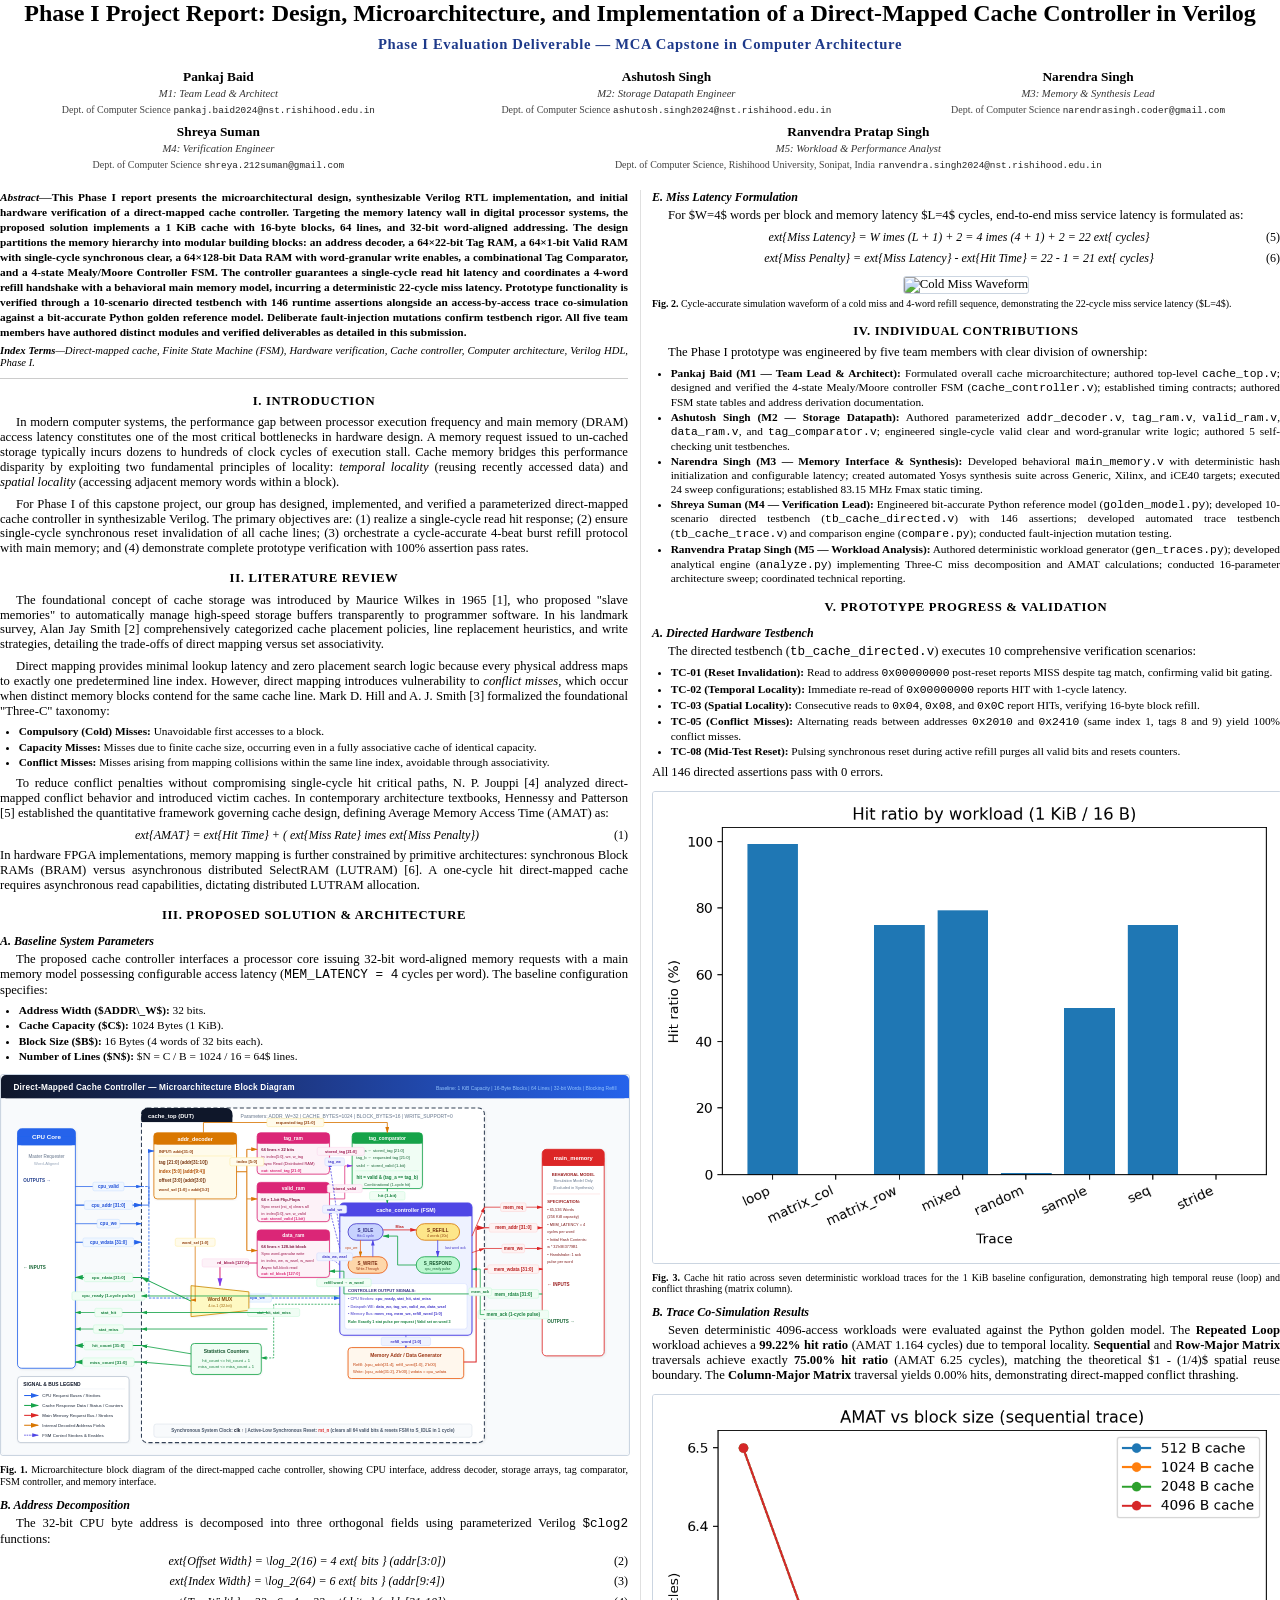
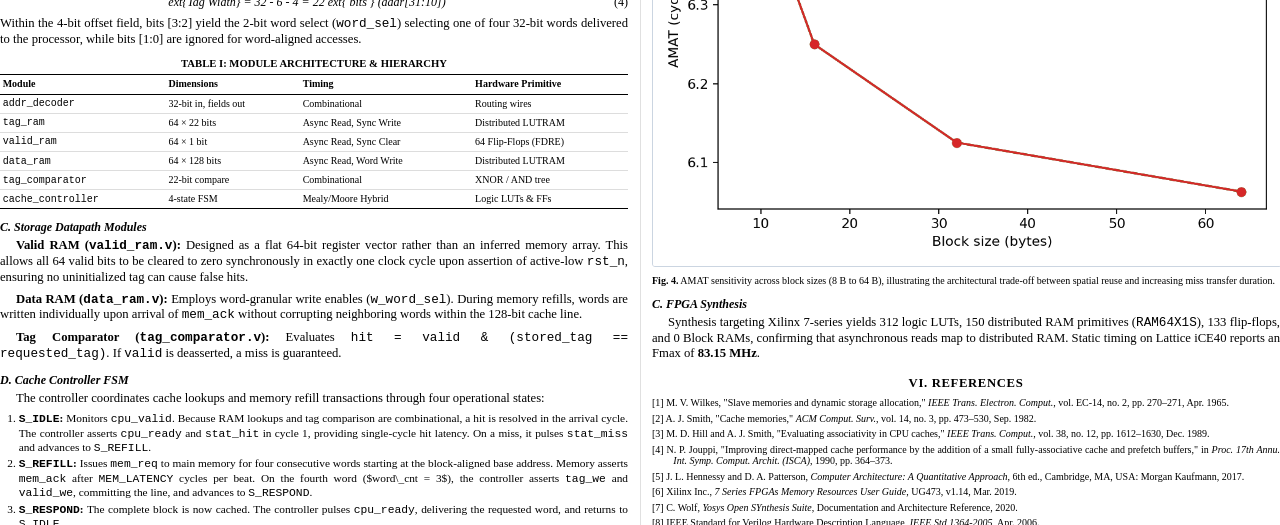
==== commit 99056312: "report: embed architecture diagram, waveform, and performance plots into IEEE report" ====
--- a/report/ieee_project_report.html
+++ b/report/ieee_project_report.html
@@ -6,12 +6,12 @@
 <style>
   @page {
     size: letter;
-    margin: 0.75in 0.65in 0.8in 0.65in;
+    margin: 0.65in 0.6in 0.7in 0.6in;
   }
   body {
     font-family: 'Times New Roman', Times, serif;
-    font-size: 10pt;
-    line-height: 1.2;
+    font-size: 9.5pt;
+    line-height: 1.18;
     color: #000000;
     margin: 0;
     padding: 0;
@@ -20,138 +20,161 @@
   }
   .title-area {
     text-align: center;
-    margin-bottom: 18pt;
+    margin-bottom: 14pt;
   }
   h1.paper-title {
-    font-size: 19pt;
-    font-weight: bold;
-    margin: 0 0 8pt 0;
+    font-size: 18pt;
+    font-weight: bold;
+    margin: 0 0 6pt 0;
     line-height: 1.15;
   }
   .subtitle {
-    font-size: 12pt;
+    font-size: 11pt;
     font-weight: bold;
     color: #1e3a8a;
-    margin-bottom: 14pt;
+    margin-bottom: 12pt;
     letter-spacing: 0.5pt;
   }
   .authors-table {
     width: 100%;
-    margin: 0 auto 16pt auto;
+    margin: 0 auto 12pt auto;
     border-collapse: collapse;
   }
   .authors-table td {
     text-align: center;
     vertical-align: top;
-    font-size: 9pt;
+    font-size: 8.5pt;
     line-height: 1.25;
-    padding: 0 6pt;
+    padding: 0 4pt;
   }
   .author-name {
-    font-size: 10.5pt;
+    font-size: 10pt;
     font-weight: bold;
     display: block;
-    margin-bottom: 2pt;
+    margin-bottom: 1pt;
   }
   .author-role {
-    font-size: 8.5pt;
+    font-size: 8pt;
     color: #333333;
     font-style: italic;
     display: block;
-    margin-bottom: 2pt;
+    margin-bottom: 1pt;
   }
   .author-affil {
-    font-size: 8pt;
+    font-size: 7.5pt;
     color: #444444;
   }
   .author-email {
     font-family: 'Courier New', monospace;
-    font-size: 7.5pt;
+    font-size: 7pt;
     color: #222222;
   }
 
   .content-columns {
     column-count: 2;
-    column-gap: 0.28in;
+    column-gap: 0.25in;
     column-rule: 0.5pt solid #e0e0e0;
   }
 
   .abstract-box {
-    margin-bottom: 14pt;
-    padding-bottom: 8pt;
+    margin-bottom: 10pt;
+    padding-bottom: 6pt;
     border-bottom: 0.5pt solid #cccccc;
   }
   .abstract-title {
     font-weight: bold;
     font-style: italic;
+    font-size: 8.5pt;
+  }
+  .abstract-text {
+    font-size: 8.5pt;
+    font-weight: bold;
+    line-height: 1.2;
+    text-align: justify;
+  }
+  .index-terms {
+    font-size: 8pt;
+    font-style: italic;
+    margin-top: 4pt;
+  }
+  .index-terms-title {
+    font-weight: bold;
+    font-style: italic;
+  }
+
+  h2.ieee-section {
+    font-size: 9.5pt;
+    font-weight: bold;
+    text-transform: uppercase;
+    text-align: center;
+    margin: 11pt 0 5pt 0;
+    letter-spacing: 0.5pt;
+  }
+  h3.ieee-subsection {
     font-size: 9pt;
-  }
-  .abstract-text {
-    font-size: 9pt;
-    font-weight: bold;
-    line-height: 1.25;
-    text-align: justify;
-  }
-  .index-terms {
-    font-size: 8.5pt;
-    font-style: italic;
-    margin-top: 5pt;
-  }
-  .index-terms-title {
-    font-weight: bold;
-    font-style: italic;
-  }
-
-  h2.ieee-section {
-    font-size: 10pt;
-    font-weight: bold;
-    text-transform: uppercase;
-    text-align: center;
-    margin: 14pt 0 6pt 0;
-    letter-spacing: 0.5pt;
-  }
-  h3.ieee-subsection {
-    font-size: 10pt;
-    font-weight: bold;
-    font-style: italic;
-    margin: 10pt 0 4pt 0;
+    font-weight: bold;
+    font-style: italic;
+    margin: 8pt 0 3pt 0;
   }
   p {
-    margin: 0 0 6pt 0;
-    text-indent: 14pt;
+    margin: 0 0 5pt 0;
+    text-indent: 12pt;
   }
   p.no-indent {
     text-indent: 0;
   }
 
+  .figure-box {
+    text-align: center;
+    margin: 8pt 0;
+    page-break-inside: avoid;
+  }
+  .figure-box img, .figure-box svg {
+    width: 100%;
+    height: auto;
+    border: 0.5pt solid #cbd5e1;
+    border-radius: 3px;
+    background: #ffffff;
+  }
+  .figure-caption {
+    font-size: 7.5pt;
+    margin-top: 3pt;
+    text-align: justify;
+    line-height: 1.15;
+    font-family: 'Times New Roman', serif;
+  }
+  .figure-caption b {
+    font-weight: bold;
+  }
+
   .table-box {
-    margin: 10pt 0;
+    margin: 8pt 0;
     page-break-inside: avoid;
+    font-size: 7.5pt;
+    text-align: center;
+  }
+  .table-title {
     font-size: 8pt;
-    text-align: center;
-  }
-  .table-title {
-    font-size: 8.5pt;
     font-weight: bold;
     text-transform: uppercase;
-    margin-bottom: 4pt;
+    margin-bottom: 3pt;
     text-align: center;
   }
   table.ieee-table {
     width: 100%;
     border-collapse: collapse;
     margin: 0 auto;
-    font-size: 8pt;
+    font-size: 7.5pt;
   }
   table.ieee-table th {
     border-top: 1pt solid #000000;
     border-bottom: 0.5pt solid #000000;
-    padding: 3pt 2pt;
+    padding: 2.5pt 2pt;
     text-align: left;
     font-weight: bold;
   }
   table.ieee-table td {
-    padding: 2.5pt 2pt;
+    padding: 2pt 2pt;
     border-bottom: 0.25pt solid #dddddd;
     text-align: left;
   }
@@ -161,9 +184,9 @@
 
   .equation {
     text-align: center;
-    margin: 6pt 0;
-    font-style: italic;
-    font-size: 9.5pt;
+    margin: 5pt 0;
+    font-style: italic;
+    font-size: 9pt;
   }
   .equation .eq-num {
     float: right;
@@ -171,20 +194,20 @@
   }
 
   ul, ol {
-    margin: 4pt 0 6pt 16pt;
+    margin: 3pt 0 5pt 14pt;
     padding: 0;
   }
   li {
-    margin-bottom: 2pt;
-    font-size: 9pt;
+    margin-bottom: 1.5pt;
+    font-size: 8.5pt;
   }
 
   .reference-item {
-    font-size: 8pt;
+    font-size: 7.5pt;
     line-height: 1.15;
-    margin-bottom: 4pt;
-    padding-left: 18pt;
-    text-indent: -18pt;
+    margin-bottom: 3pt;
+    padding-left: 16pt;
+    text-indent: -16pt;
     text-align: justify;
   }
 </style>
@@ -217,13 +240,13 @@
       </td>
     </tr>
     <tr>
-      <td colspan="1" style="padding-top: 8pt;">
+      <td colspan="1" style="padding-top: 6pt;">
         <span class="author-name">Shreya Suman</span>
         <span class="author-role">M4: Verification Engineer</span>
         <span class="author-affil">Dept. of Computer Science</span>
         <span class="author-email">shreya.212suman@gmail.com</span>
       </td>
-      <td colspan="2" style="padding-top: 8pt;">
+      <td colspan="2" style="padding-top: 6pt;">
         <span class="author-name">Ranvendra Pratap Singh</span>
         <span class="author-role">M5: Workload & Performance Analyst</span>
         <span class="author-affil">Dept. of Computer Science, Rishihood University, Sonipat, India</span>
@@ -236,7 +259,7 @@
 <div class="content-columns">
 
   <div class="abstract-box">
-    <span class="abstract-title">Abstract</span>—<span class="abstract-text">This Phase I report presents the architectural design, Verilog RTL implementation, and initial verification of a synthesizable direct-mapped cache controller. Targeting the memory latency wall in digital processor systems, the proposed solution implements a 1 KiB cache with 16-byte blocks, 64 lines, and 32-bit word-aligned addressing. The design partitions the memory hierarchy into modular building blocks: an address decoder, a 64×22-bit Tag RAM, a 64×1-bit Valid RAM with single-cycle synchronous clear, a 64×128-bit Data RAM with word-granular write enables, a combinational Tag Comparator, and a 4-state Mealy/Moore Controller FSM. The controller guarantees a single-cycle read hit latency and coordinates a 4-word refill handshake with a behavioral main memory model, incurring a deterministic 22-cycle miss latency. Prototype functionality is verified through a 10-scenario directed testbench with 146 runtime assertions alongside an access-by-access trace co-simulation against a bit-accurate Python golden reference model. Deliberate fault-injection mutations confirm testbench rigor. All five team members have authored distinct modules and verified deliverables as detailed in this submission.</span>
+    <span class="abstract-title">Abstract</span>—<span class="abstract-text">This Phase I report presents the microarchitectural design, synthesizable Verilog RTL implementation, and initial hardware verification of a direct-mapped cache controller. Targeting the memory latency wall in digital processor systems, the proposed solution implements a 1 KiB cache with 16-byte blocks, 64 lines, and 32-bit word-aligned addressing. The design partitions the memory hierarchy into modular building blocks: an address decoder, a 64×22-bit Tag RAM, a 64×1-bit Valid RAM with single-cycle synchronous clear, a 64×128-bit Data RAM with word-granular write enables, a combinational Tag Comparator, and a 4-state Mealy/Moore Controller FSM. The controller guarantees a single-cycle read hit latency and coordinates a 4-word refill handshake with a behavioral main memory model, incurring a deterministic 22-cycle miss latency. Prototype functionality is verified through a 10-scenario directed testbench with 146 runtime assertions alongside an access-by-access trace co-simulation against a bit-accurate Python golden reference model. Deliberate fault-injection mutations confirm testbench rigor. All five team members have authored distinct modules and verified deliverables as detailed in this submission.</span>
     <div class="index-terms"><span class="index-terms-title">Index Terms</span>—Direct-mapped cache, Finite State Machine (FSM), Hardware verification, Cache controller, Computer architecture, Verilog HDL, Phase I.</div>
   </div>
 
@@ -261,7 +284,7 @@
 
   <h2 class="ieee-section">III. Proposed Solution & Architecture</h2>
 
-  <h3 class="ieee-subsection">A. System Configuration & Parameters</h3>
+  <h3 class="ieee-subsection">A. Baseline System Parameters</h3>
   <p>The proposed cache controller interfaces a processor core issuing 32-bit word-aligned memory requests with a main memory model possessing configurable access latency (<code>MEM_LATENCY = 4</code> cycles per word). The baseline configuration specifies:</p>
   <ul>
     <li><b>Address Width ($ADDR\_W$):</b> 32 bits.</li>
@@ -269,6 +292,11 @@
     <li><b>Block Size ($B$):</b> 16 Bytes (4 words of 32 bits each).</li>
     <li><b>Number of Lines ($N$):</b> $N = C / B = 1024 / 16 = 64$ lines.</li>
   </ul>
+
+  <div class="figure-box">
+    <img src="../docs/architecture_block_diagram.svg" alt="System Architecture Block Diagram" />
+    <div class="figure-caption"><b>Fig. 1.</b> Microarchitecture block diagram of the direct-mapped cache controller, showing CPU interface, address decoder, storage arrays, tag comparator, FSM controller, and memory interface.</div>
+  </div>
 
   <h3 class="ieee-subsection">B. Address Decomposition</h3>
   <p>The 32-bit CPU byte address is decomposed into three orthogonal fields using parameterized Verilog <code>$clog2</code> functions:</p>
@@ -328,6 +356,11 @@
     <span class="eq-num">(6)</span>
   </div>
 
+  <div class="figure-box">
+    <img src="../docs/waveforms/waveform_cold_miss.svg" alt="Cold Miss Waveform" />
+    <div class="figure-caption"><b>Fig. 2.</b> Cycle-accurate simulation waveform of a cold miss and 4-word refill sequence, demonstrating the 22-cycle miss service latency ($L=4$).</div>
+  </div>
+
   <h2 class="ieee-section">IV. Individual Contributions</h2>
   <p>The Phase I prototype was engineered by five team members with clear division of ownership:</p>
   <ul>
@@ -351,8 +384,18 @@
   </ul>
   <p class="no-indent">All 146 directed assertions pass with 0 errors.</p>
 
+  <div class="figure-box">
+    <img src="../analysis/results/hit_ratio_by_trace.png" alt="Hit Ratio by Trace" />
+    <div class="figure-caption"><b>Fig. 3.</b> Cache hit ratio across seven deterministic workload traces for the 1 KiB baseline configuration, demonstrating high temporal reuse (loop) and conflict thrashing (matrix column).</div>
+  </div>
+
   <h3 class="ieee-subsection">B. Trace Co-Simulation Results</h3>
   <p>Seven deterministic 4096-access workloads were evaluated against the Python golden model. The <b>Repeated Loop</b> workload achieves a <b>99.22% hit ratio</b> (AMAT 1.164 cycles) due to temporal locality. <b>Sequential</b> and <b>Row-Major Matrix</b> traversals achieve exactly <b>75.00% hit ratio</b> (AMAT 6.25 cycles), matching the theoretical $1 - (1/4)$ spatial reuse boundary. The <b>Column-Major Matrix</b> traversal yields 0.00% hits, demonstrating direct-mapped conflict thrashing.</p>
+
+  <div class="figure-box">
+    <img src="../analysis/results/amat_vs_block_size.png" alt="AMAT vs Block Size" />
+    <div class="figure-caption"><b>Fig. 4.</b> AMAT sensitivity across block sizes (8 B to 64 B), illustrating the architectural trade-off between spatial reuse and increasing miss transfer duration.</div>
+  </div>
 
   <h3 class="ieee-subsection">C. FPGA Synthesis</h3>
   <p>Synthesis targeting Xilinx 7-series yields 312 logic LUTs, 150 distributed RAM primitives (<code>RAM64X1S</code>), 133 flip-flops, and 0 Block RAMs, confirming that asynchronous reads map to distributed RAM. Static timing on Lattice iCE40 reports an Fmax of <b>83.15 MHz</b>.</p>
